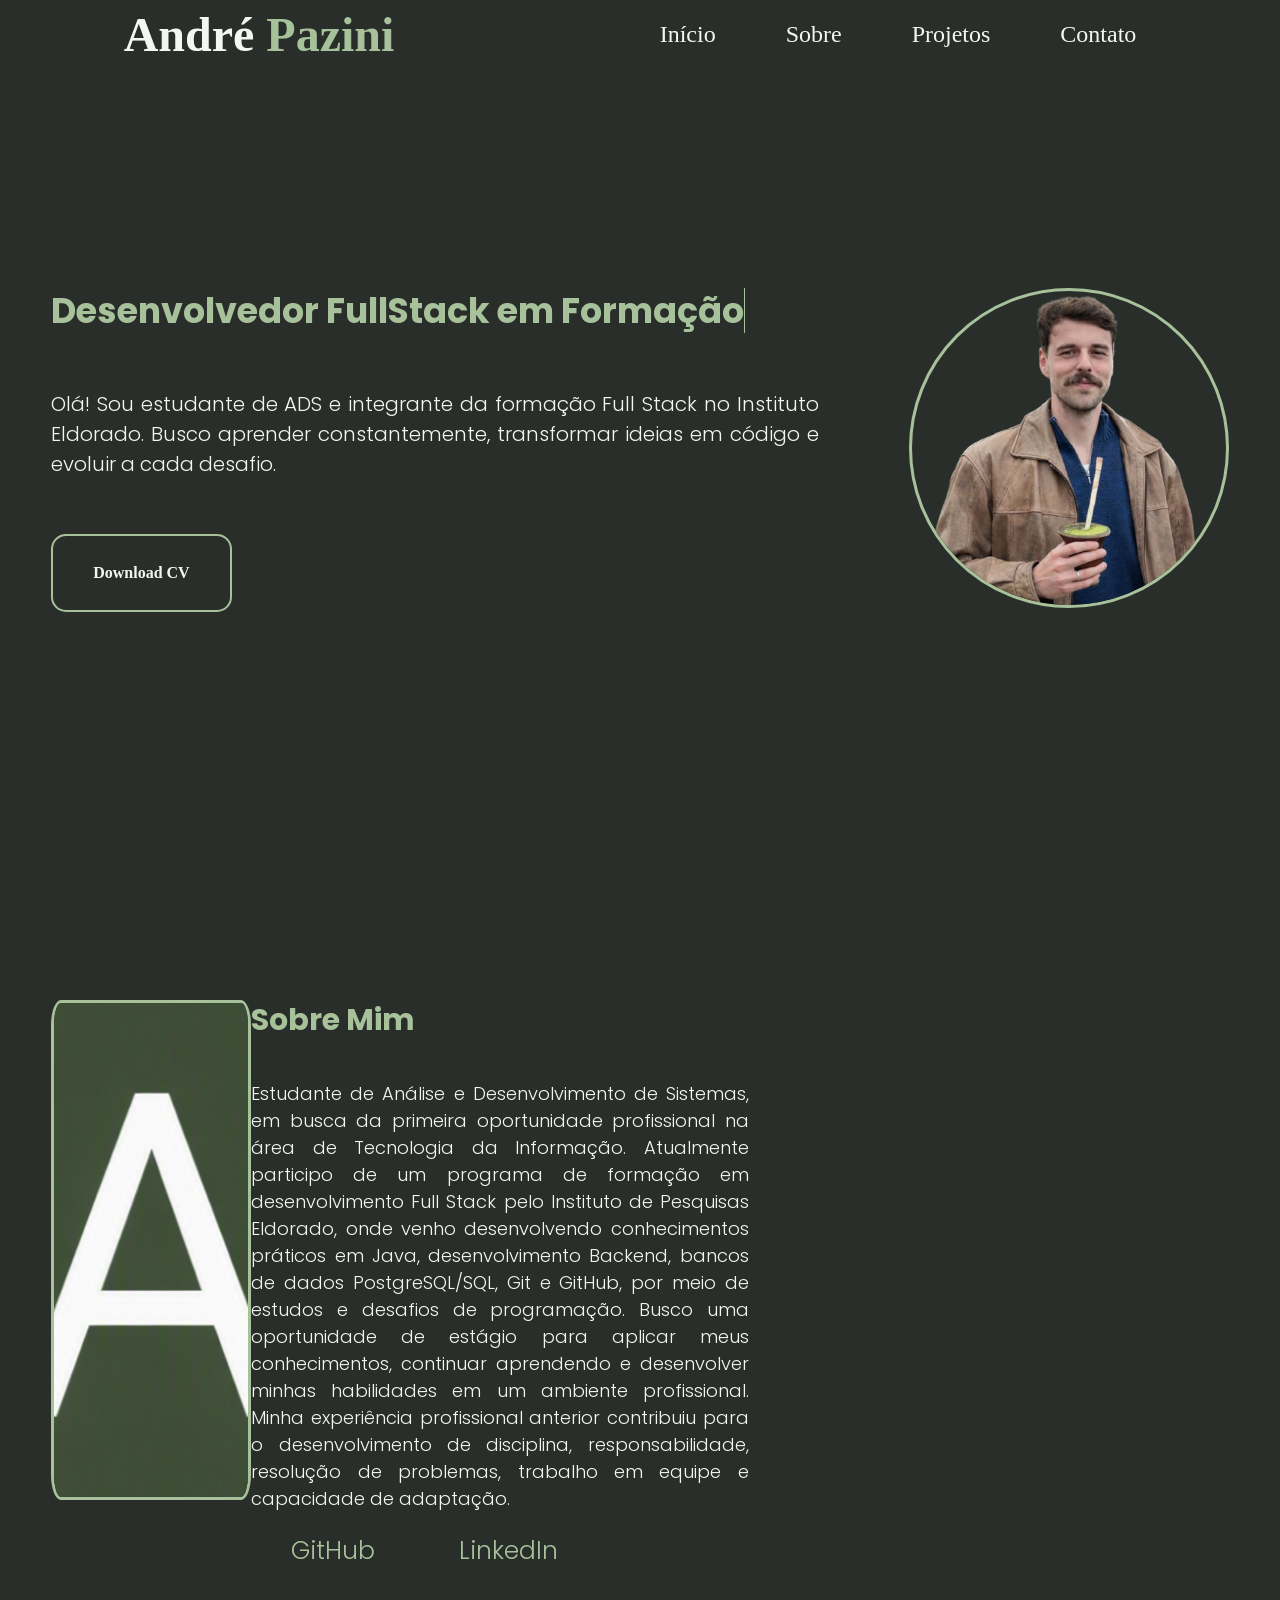
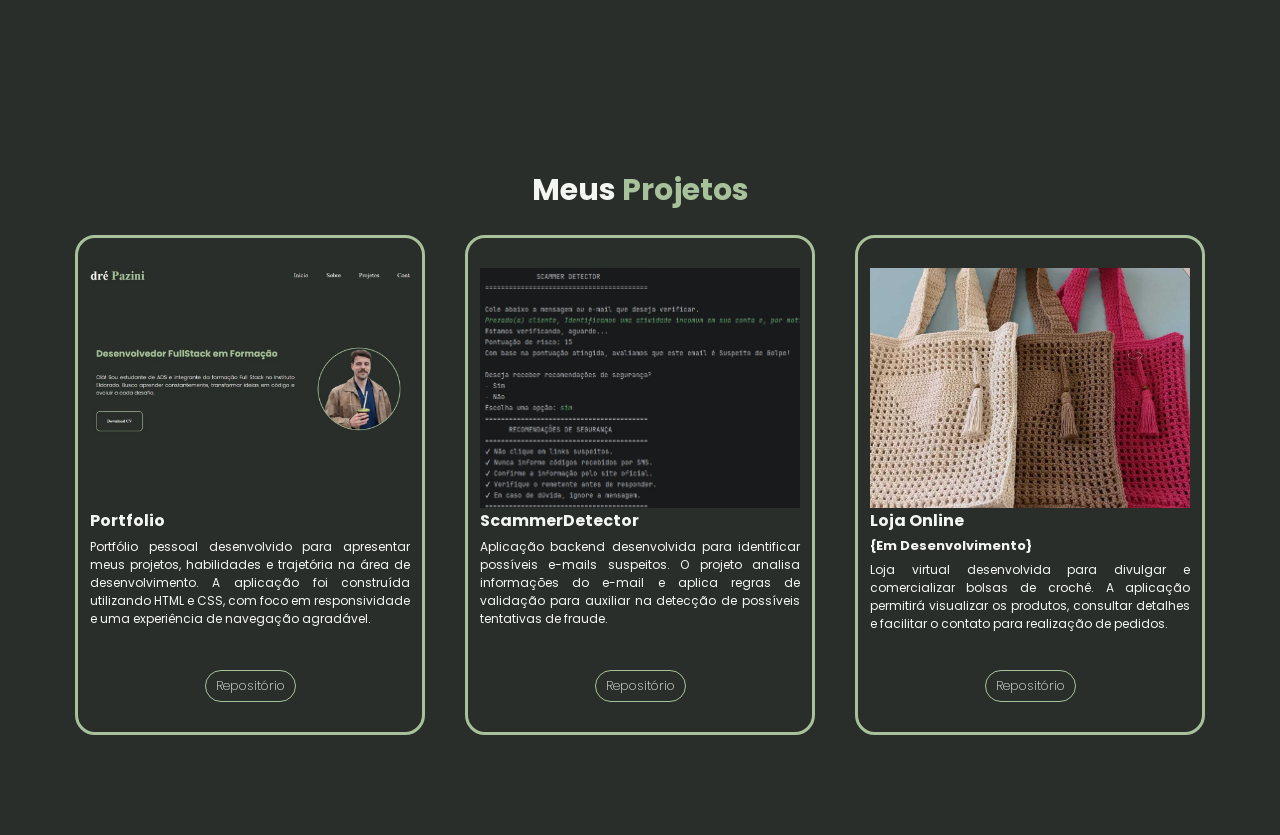
==== index.html @ 0aba8449 "feat: adicionado seção Sobre/Projetos" ====
<!DOCTYPE html>
<html lang="pt-br">

<head>
    <meta charset="UTF-8">
    <meta name="viewport" content="width=device-width, initial-scale=1.0">
    <title>André Pazini</title>
    <link rel="stylesheet" href="style.css">
</head>
<link rel="icon" type="image/png" href="images/logo.png">

<body id="inicio">
    <header>
        <h1>André <span>Pazini</span></h1>
        <nav>
            <ul class="menu-navegacao">
                <li><a href="#inicio">Início</a> </li>
                <li><a href="#sobre">Sobre</a> </li>
                <li><a href="#projetos">Projetos</a> </li>
                <li><a href="#contato">Contato</a> </li>
            </ul>
        </nav>
    </header>

    <main>
        <section class="topo-do-site">
            <div class="interface">
                <div class="flex">
                    <div class="txt-topo-site">
                        <div class="typewritter">
                            <div>
                                <h1> Desenvolvedor FullStack em Formação</h1>
                            </div>
                        </div>
                        <p>Olá! Sou estudante de ADS e integrante da formação Full Stack no Instituto Eldorado.
                            Busco aprender constantemente, transformar ideias em código e evoluir a cada desafio.
                        </p>

                        <a href="Apoio/Curriculo-AndrePazini.pdf" target="_blank" rel="noopener noreferrer">Download
                            CV</a>

                    </div>

                    <div class="img-topo-site">
                        <img src="images/imgMe.png" alt="Imagem do autor do portfólio">
                    </div>
                </div>
            </div>
        </section>

        <section id="sobre" class="sobre-mim">
            <div class="interface">
                <div class="flex">
                    <div class="img-sobre-mim">
                        <img src="images/logo.png" alt="Imagem do autor do portfólio">
                    </div>
                    <div class="txt-sobre-mim">
                        <h2>Sobre Mim</h2>
                        <p>Estudante de Análise e Desenvolvimento de Sistemas, em busca da primeira oportunidade
                            profissional na área de Tecnologia da Informação. Atualmente participo de um programa de
                            formação em desenvolvimento Full Stack pelo Instituto de Pesquisas Eldorado, onde venho
                            desenvolvendo conhecimentos práticos em Java, desenvolvimento Backend, bancos de dados
                            PostgreSQL/SQL, Git e GitHub, por meio de estudos e desafios de programação.
                            Busco uma oportunidade de estágio para aplicar meus conhecimentos, continuar aprendendo e
                            desenvolver minhas habilidades em um ambiente profissional. Minha experiência profissional
                            anterior contribuiu para o desenvolvimento de disciplina, responsabilidade, resolução de
                            problemas, trabalho em equipe e capacidade de adaptação.</p>
                        <div>
                            <a href="#"> GitHub</a>
                            <a href="#"> LinkedIn</a>
                        </div>
                    </div>
                </div>

            </div>
        </section>

        <section id="projetos" class="projetos">
            <div class="interface">
                <h2>Meus <span>Projetos</span></h2>
                <div class="flex">
                    <div class="projetos-box">
                        <img src="images/projetoPortfolio.png" alt="Imagem do Projeto">
                        <h3>Portfolio</h3>
                        <p>Portfólio pessoal desenvolvido para apresentar meus projetos, habilidades e trajetória na
                            área de desenvolvimento. A aplicação foi construída utilizando HTML e CSS, com foco em
                            responsividade e uma experiência de navegação agradável.</p>
                        <a href="https://github.com/PaziniHoch/Portfolio" target="_blank" rel="noopener noreferrer">
                            Repositório</a>
                    </div>
                    <div class="projetos-box">
                        <img src="images/projetoScammerDetector.png" alt="Imagem do Projeto">
                        <h3>ScammerDetector</h3>
                        <p>Aplicação backend desenvolvida para identificar possíveis e-mails suspeitos. O projeto
                            analisa informações do e-mail e aplica regras de validação para auxiliar na detecção de
                            possíveis tentativas de fraude.</p>
                        <a href="https://github.com/PaziniHoch/Challenge-java" target="_blank"
                            rel="noopener noreferrer"> Repositório</a>
                    </div>
                    <div class="projetos-box">
                        <img src="images/projetoLojaOnline.png" alt="Imagem do Projeto">
                        <h3>Loja Online
                            <span>{Em Desenvolvimento}</span>
                        </h3>
                        <p>Loja virtual desenvolvida para divulgar e comercializar bolsas de
                            crochê. A aplicação permitirá visualizar os produtos, consultar detalhes e facilitar o
                            contato para realização de pedidos.</p>
                        <a href="https://github.com/PaziniHoch" target="_blank" rel="noopener noreferrer">
                            Repositório</a>
                    </div>
                </div>
            </div>
        </section>
    </main>

    <script src="script.js"></script>
</body>

</html>
---- style.css ----
@import url('https://fonts.googleapis.com/css2?family=Poppins:wght@300;400;500;700&display=swap');

:root {
    --cor-fundo: #2A2E2B;
    --cor-destaque: #A7C29A;
    --cor-texto: #F4F6F2;
}

html {
    background-color: var(--cor-fundo);
    scroll-behavior: smooth;
}

* {
    padding: 0;
    margin: 0;
    box-sizing: border-box;
    list-style: none;
    text-decoration: none;
}

body {
    background-color: var(--cor-fundo);
    max-width: 1280px;
    margin: 0 auto;

}

.flex {
    display: flex;
}

/* -------HEADER--------- */
header {
    background-color: var(--cor-fundo);
    padding: 1px;
    display: flex;
    align-items: center;
    justify-content: space-around;

    position: fixed;
    top: 0;
    left: 0;
    width: 100%;
    z-index: 1000;

}

header a {
    display: inline-block;
    transition: transform 0.2s, color 0.2s;

}

header .menu-navegacao li a:hover {
    transform: scale(1.1);
    color: var(--cor-destaque);
}

header h1 {
    color: var(--cor-texto);
    font-size: 3rem;
}

header span {
    color: var(--cor-destaque);
}



/* --------NAVEGAÇÃO-------- */


header .menu-navegacao {
    display: flex;
    gap: 30px;
    align-items: center;


}

header .menu-navegacao li a {
    padding: 20px;
    color: var(--cor-texto);
    font-size: 1.5rem;
}

/*-----ESTILO DO TOPO DO SITE-------*/
section.topo-do-site {
    min-height: 100vh;
    display: flex;
    align-items: center;
    padding: 40px 4%;
}

.topo-do-site .txt-topo-site {
    display: grid;
    gap: 30px;
}

section.topo-do-site .flex {
    justify-content: center;
    gap: 90px;

}

.topo-do-site .txt-topo-site h1 {
    color: var(--cor-destaque);
    font-family: 'Poppins';
    font-size: 35px;
    line-height: 45px;
}

.topo-do-site .txt-topo-site p {
    color: var(--cor-texto);
    font-family: 'Poppins';
    font-size: 20px;
    font-weight: 300;
    text-align: justify;

}

.topo-do-site .txt-topo-site a {
    justify-self: start;
    display: flex;
    align-items: center;
    font-weight: 600;
    color: var(--cor-texto);
    padding: 15px 40px;
    border-radius: 15px;
    border: 2px solid var(--cor-destaque);
    transition: transform 0.2s, color 0.2s;
}

.topo-do-site .txt-topo-site a:hover {
    transform: scale(1.05);
    color: var(--cor-destaque);

}

.topo-do-site .img-topo-site img {

    width: 320px;
    height: 320px;
    object-fit: cover;
    border-radius: 50%;
    border: 3px solid var(--cor-destaque);
}

/*EFEITO TYPEWRITTER*/
.topo-do-site .typewritter {
    display: flex;
}

.topo-do-site .typewritter h1 {
    overflow: hidden;
    white-space: nowrap;
    border-right: 1px solid;
    animation: typing 3s steps(30) forwards, blink 1s step-end infinite;
}

@keyframes typing {
    from {
        width: 0;
    }

    to {
        width: 100%;
    }
}

@keyframes blink {
    50% {
        border-color: transparent;
    }
}



/*-----ESTILO SOBRE MIM-------*/

.sobre-mim .interface {
    padding: 100px 4%;
    width: 800px;
    display: flex;
}

.interface .img-sobre-mim img {
    width: 200px;
    height: 500px;
    object-fit: cover;
    border-radius: 5%;
    border: 3px solid var(--cor-destaque);

}

.interface .txt-sobre-mim {
    display: flex;
    flex-direction: column;
    gap: 20px;
}

.interface .txt-sobre-mim h2 {
    color: var(--cor-destaque);
    font-family: 'Poppins';
    font-size: 30px;
    line-height: 40px;
    margin-bottom: 20px;

}

.interface .txt-sobre-mim p {
    color: var(--cor-texto);
    font-family: 'Poppins';
    font-size: 18px;
    font-weight: 300;
    text-align: justify;
}

.interface .txt-sobre-mim a {
    color: var(--cor-destaque);
    font-family: 'Poppins';
    font-size: 25px;
    font-weight: 300;
    padding: 40px;
}


/*-----ESTILO MEUS PROJETOS-------*/
section.projetos {
    padding: 100px 4%;
}

section.projetos .flex {
    gap: 40px;
    justify-content: center;
}


.projetos h2 {
    color: var(--cor-texto);
    font-family: 'Poppins';
    font-size: 30px;
    line-height: 40px;
    text-align: center;

}

.projetos h2 span {
    color: var(--cor-destaque);
    font-family: 'Poppins';
    font-size: 30px;
    line-height: 40px;

}

.projetos .projetos-box {
    background-color: var(--cor-fundo);
    padding: 30px 1%;
    border: 3px solid var(--cor-destaque);
    border-radius: 20px;
    margin-top: 25px;
    transition: transform 0.2s, color 0.2s;

    display: flex;
    flex-direction: column;
    width: 350px;
    min-height: 500px;
}

.projetos .projetos-box:hover {
    transform: scale(1.05);


}

.projetos-box img {
    width: 100%;
    aspect-ratio: 4 / 3;
    object-fit: cover;

}

.projetos-box h3 {
    font-size: 16px;
    font-family: 'Poppins';
    color: var(--cor-texto);
}

.projetos-box h3 span {
    display: block;
    font-size: 13px;
    font-family: 'Poppins';
    color: var(--cor-texto);
    margin-top: 3px;
}

.projetos-box p {
    font-size: 12px;
    font-family: 'Poppins';
    color: var(--cor-texto);
    text-align: justify;
    margin-top: 5px;
    min-height: 50px;
}

.projetos-box a {
    color: var(--cor-texto);
    font-size: 13px;
    font-family: 'Poppins';

    display: flex;
    align-items: center;
    justify-content: center;

    border-radius: 20px;
    border: 1px solid var(--cor-destaque);
    font-weight: 200;
    padding: 5px 10px;

    margin-top: auto;
    align-self: center
}
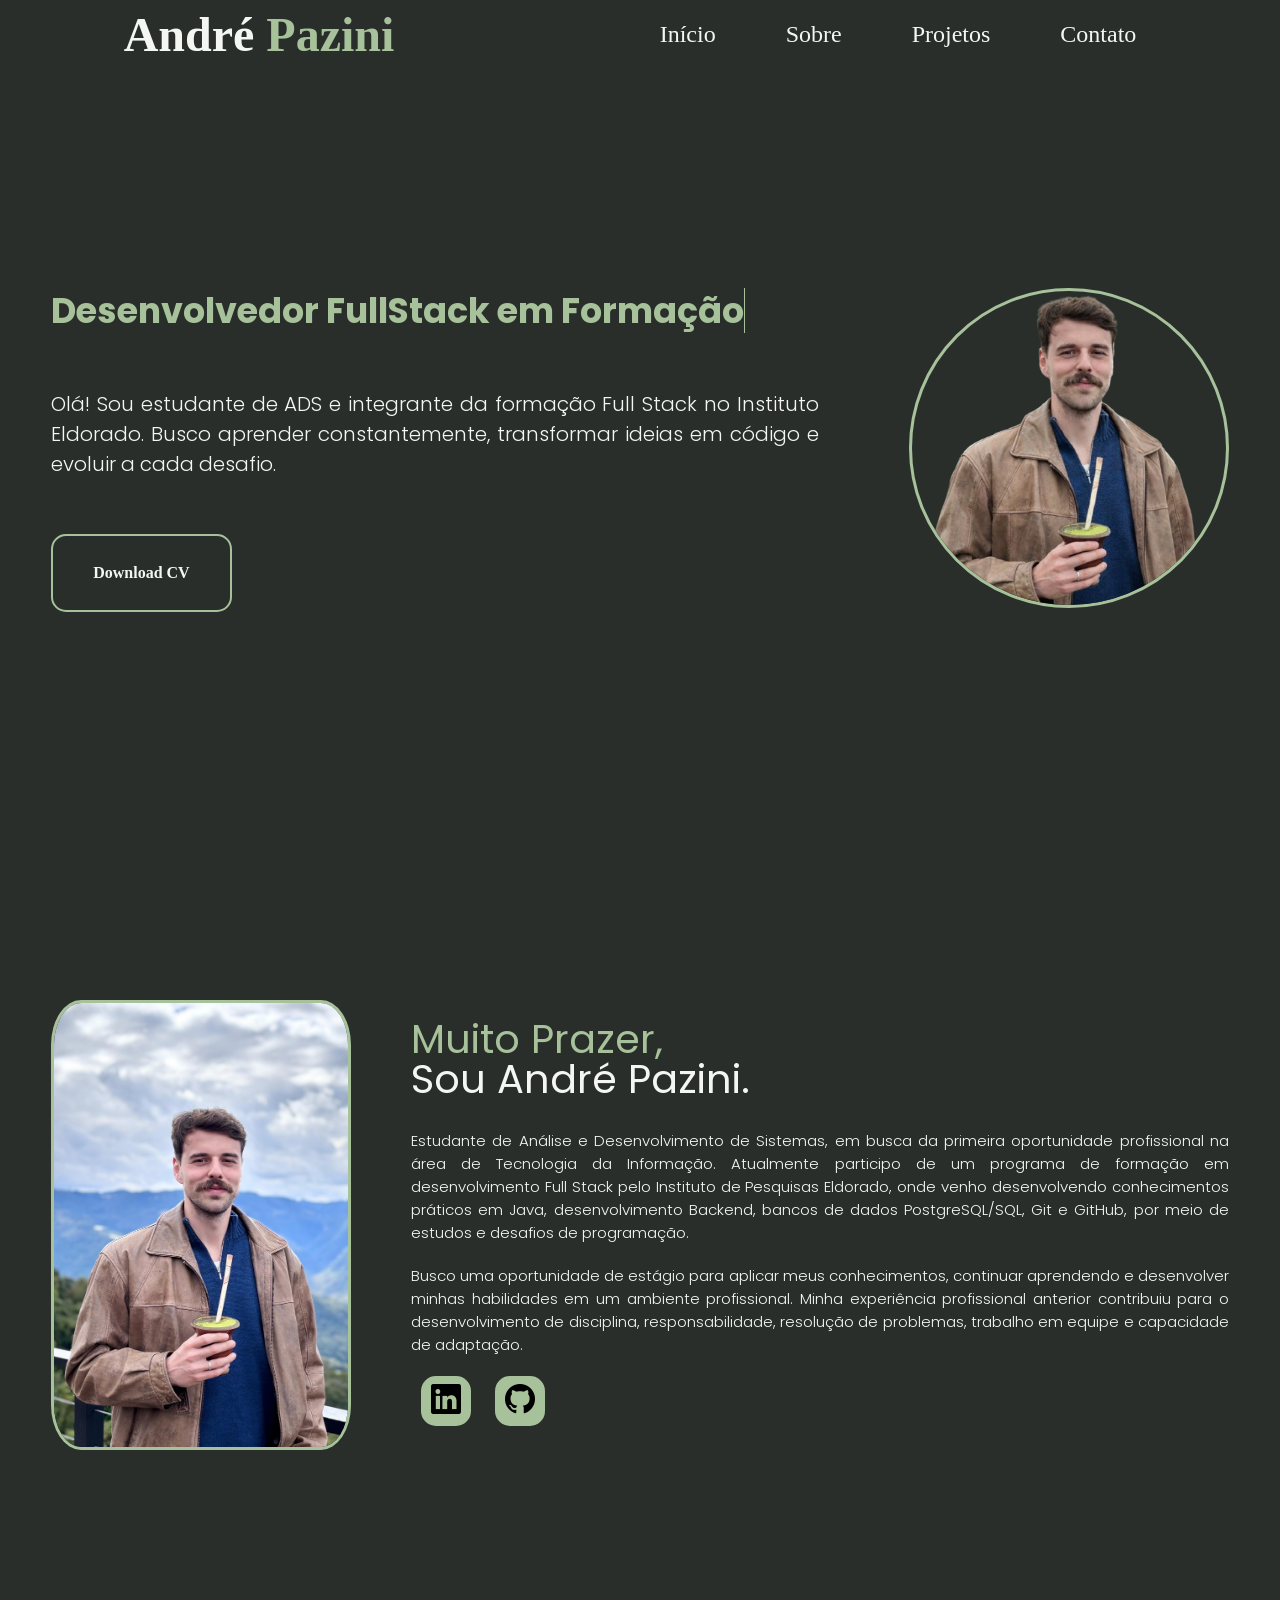
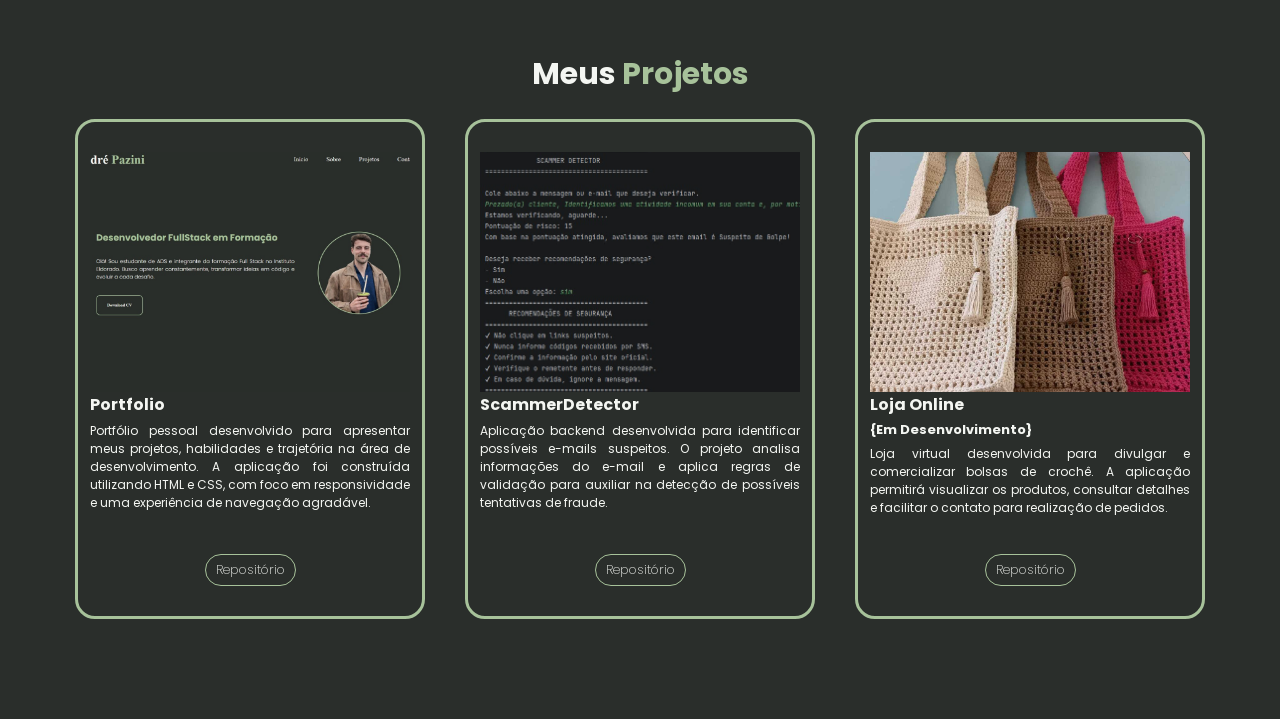
==== commit 17231c3f: "style: Seção Sobre" ====
--- a/index.html
+++ b/index.html
@@ -4,6 +4,9 @@
 <head>
     <meta charset="UTF-8">
     <meta name="viewport" content="width=device-width, initial-scale=1.0">
+    <!-- link bootstrap-->
+    <link rel="stylesheet" href="https://cdn.jsdelivr.net/npm/bootstrap-icons@1.13.1/font/bootstrap-icons.min.css">
+    <!--fim link bootstrap-->
     <title>André Pazini</title>
     <link rel="stylesheet" href="style.css">
 </head>
@@ -52,22 +55,26 @@
             <div class="interface">
                 <div class="flex">
                     <div class="img-sobre-mim">
-                        <img src="images/logo.png" alt="Imagem do autor do portfólio">
+                        <img src="images/imgMe2.png" alt="Imagem do autor do portfólio">
                     </div>
                     <div class="txt-sobre-mim">
-                        <h2>Sobre Mim</h2>
+                        <h2>Muito Prazer, <span>Sou André Pazini.</span></h2>
                         <p>Estudante de Análise e Desenvolvimento de Sistemas, em busca da primeira oportunidade
                             profissional na área de Tecnologia da Informação. Atualmente participo de um programa de
                             formação em desenvolvimento Full Stack pelo Instituto de Pesquisas Eldorado, onde venho
                             desenvolvendo conhecimentos práticos em Java, desenvolvimento Backend, bancos de dados
                             PostgreSQL/SQL, Git e GitHub, por meio de estudos e desafios de programação.
-                            Busco uma oportunidade de estágio para aplicar meus conhecimentos, continuar aprendendo e
+                        </p>
+                        <p>Busco uma oportunidade de estágio para aplicar meus conhecimentos, continuar aprendendo e
                             desenvolver minhas habilidades em um ambiente profissional. Minha experiência profissional
                             anterior contribuiu para o desenvolvimento de disciplina, responsabilidade, resolução de
-                            problemas, trabalho em equipe e capacidade de adaptação.</p>
-                        <div>
-                            <a href="#"> GitHub</a>
-                            <a href="#"> LinkedIn</a>
+                            problemas, trabalho em equipe e capacidade de adaptação.
+                        </p>
+                        <div class="botao-social">
+                            <a href="https://www.linkedin.com/in/andr%C3%A9-pazini-hoch-836231209/" target="_blank"
+                                rel="noopener noreferrer"><button><i class="bi bi-linkedin"></i></button></a>
+                            <a href="https://github.com/PaziniHoch" target="_blank" rel="noopener noreferrer"><button><i
+                                        class="bi bi-github"></i></button></a>
                         </div>
                     </div>
                 </div>
@@ -111,6 +118,7 @@
                 </div>
             </div>
         </section>
+
     </main>
 
     <script src="script.js"></script>
--- a/style.css
+++ b/style.css
@@ -178,53 +178,71 @@
 
 
 /*-----ESTILO SOBRE MIM-------*/
-
-.sobre-mim .interface {
+.sobre-mim {
     padding: 100px 4%;
-    width: 800px;
-    display: flex;
-}
-
-.interface .img-sobre-mim img {
-    width: 200px;
-    height: 500px;
+
+}
+
+.sobre-mim .flex {
+    align-items: center;
+    gap: 60px;
+
+}
+
+.sobre-mim .img-sobre-mim img {
+    width: 300px;
+    height: 450px;
     object-fit: cover;
-    border-radius: 5%;
+    border-radius: 10%;
     border: 3px solid var(--cor-destaque);
-
-}
-
-.interface .txt-sobre-mim {
+}
+
+.sobre-mim .txt-sobre-mim {
     display: flex;
     flex-direction: column;
-    gap: 20px;
-}
-
-.interface .txt-sobre-mim h2 {
-    color: var(--cor-destaque);
-    font-family: 'Poppins';
-    font-size: 30px;
+
+}
+
+.sobre-mim .txt-sobre-mim h2 {
+    margin-bottom: 20px;
+    color: var(--cor-destaque);
+    font-family: 'Poppins';
+    font-size: 40px;
     line-height: 40px;
-    margin-bottom: 20px;
-
-}
-
-.interface .txt-sobre-mim p {
-    color: var(--cor-texto);
-    font-family: 'Poppins';
-    font-size: 18px;
+    font-weight: 400;
+
+}
+
+.sobre-mim .txt-sobre-mim h2 span {
+    color: var(--cor-texto);
+    display: block;
+}
+
+.sobre-mim .txt-sobre-mim p {
+    margin: 10px 0;
+    color: var(--cor-texto);
+    font-family: 'Poppins';
+    font-size: 15px;
     font-weight: 300;
     text-align: justify;
 }
 
-.interface .txt-sobre-mim a {
-    color: var(--cor-destaque);
-    font-family: 'Poppins';
-    font-size: 25px;
-    font-weight: 300;
-    padding: 40px;
-}
-
+.sobre-mim .txt-sobre-mim .botao-social button {
+    width: 50px;
+    height: 50px;
+    border-radius: 30%;
+    border: 0;
+    background-color: var(--cor-destaque);
+    font-size: 30px;
+    cursor: pointer;
+    margin: 10px 10px;
+
+    transition: transform 0.2s, color 0.2s;
+}
+
+.sobre-mim .txt-sobre-mim .botao-social button:hover {
+    transform: scale(1.20);
+}
 
 /*-----ESTILO MEUS PROJETOS-------*/
 section.projetos {
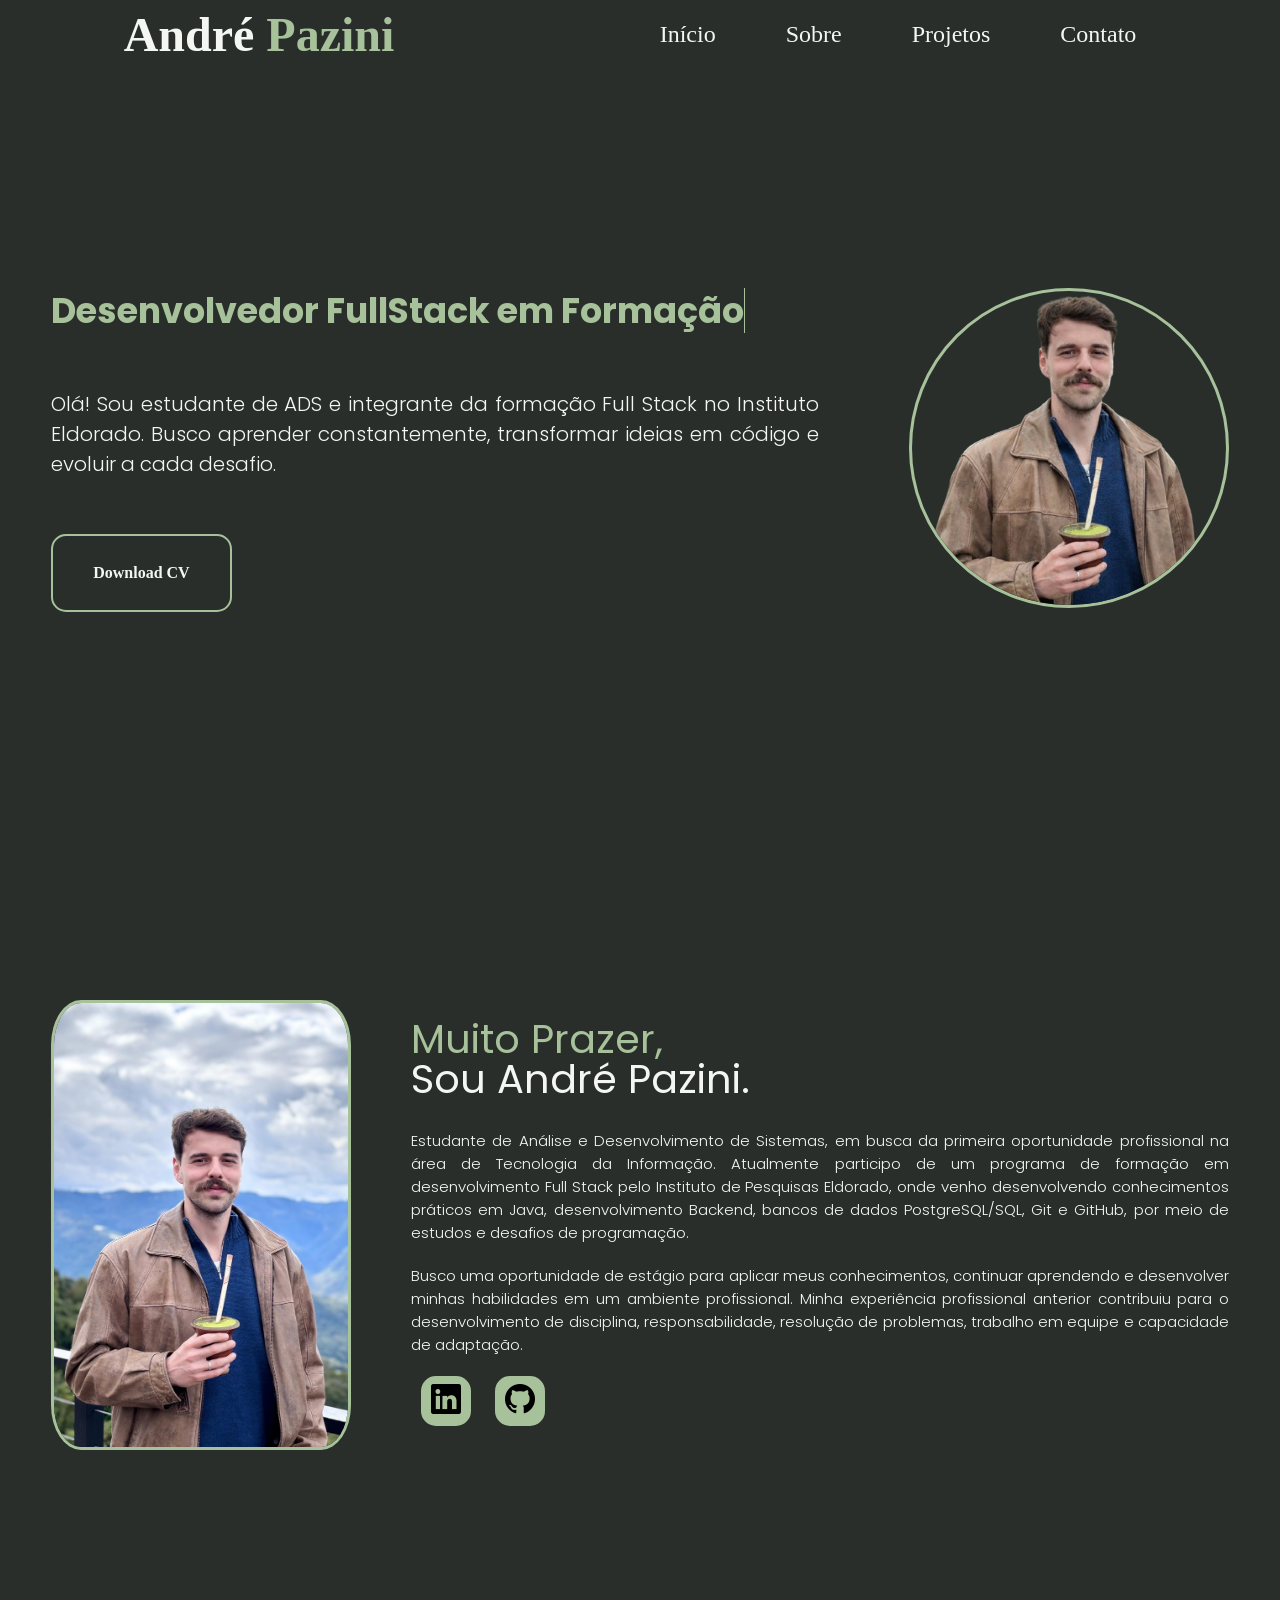
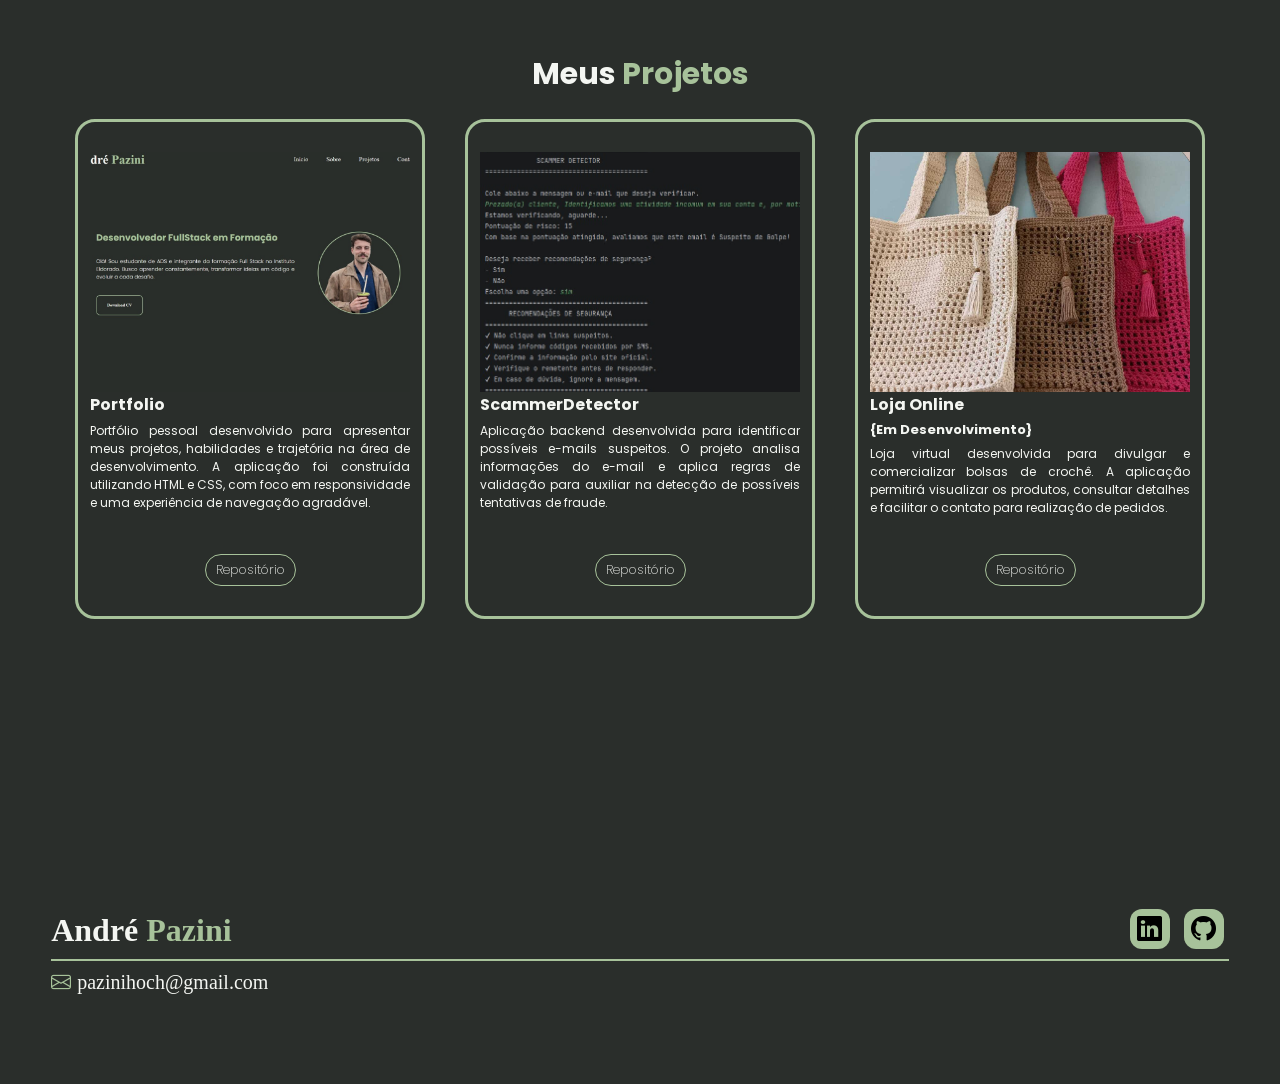
==== commit 2883f119: "feat: Criação e estilização do footer" ====
--- a/index.html
+++ b/index.html
@@ -49,7 +49,7 @@
                     </div>
                 </div>
             </div>
-        </section>
+        </section> <!--topo-do-site-->
 
         <section id="sobre" class="sobre-mim">
             <div class="interface">
@@ -80,7 +80,7 @@
                 </div>
 
             </div>
-        </section>
+        </section> <!--sobre-mim-->
 
         <section id="projetos" class="projetos">
             <div class="interface">
@@ -117,10 +117,33 @@
                     </div>
                 </div>
             </div>
-        </section>
+        </section> <!--projetos-->
 
     </main>
 
+    <footer id="contato">
+        <div class="interface">
+
+            <div class="linha-footer">
+                <div class="txt-footer">
+                    <h4>André <span>Pazini</span></h4>
+                </div>
+                <div class="botao-social">
+                    <a href="https://www.linkedin.com/in/andr%C3%A9-pazini-hoch-836231209/" target="_blank"
+                        rel="noopener noreferrer"><button><i class="bi bi-linkedin"></i></button></a>
+                    <a href="https://github.com/PaziniHoch" target="_blank" rel="noopener noreferrer"><button><i
+                                class="bi bi-github"></i></button></a>
+                </div>
+            </div>
+
+            <div class="linha-footer borda">
+                <p><i class="bi bi-envelope"></i>pazinihoch@gmail.com</p>
+
+            </div>
+
+
+        </div>
+    </footer>
     <script src="script.js"></script>
 </body>
 
--- a/style.css
+++ b/style.css
@@ -43,7 +43,6 @@
     left: 0;
     width: 100%;
     z-index: 1000;
-
 }
 
 header a {
@@ -69,14 +68,10 @@
 
 
 /* --------NAVEGAÇÃO-------- */
-
-
 header .menu-navegacao {
     display: flex;
     gap: 30px;
     align-items: center;
-
-
 }
 
 header .menu-navegacao li a {
@@ -180,7 +175,6 @@
 /*-----ESTILO SOBRE MIM-------*/
 .sobre-mim {
     padding: 100px 4%;
-
 }
 
 .sobre-mim .flex {
@@ -338,4 +332,63 @@
 
     margin-top: auto;
     align-self: center
+}
+
+/*-----ESTILO FOOTER-------*/
+footer {
+    padding: 80px 4%;
+    margin-top: 100px;
+}
+
+footer .linha-footer {
+    display: flex;
+    justify-content: space-between;
+    width: 100%;
+    align-items: flex-end;
+}
+
+footer .linha-footer h4 {
+    color: var(--cor-texto);
+    font-size: 2rem;
+}
+
+footer .linha-footer h4 span {
+    color: var(--cor-destaque);
+    font-size: 2rem;
+}
+
+footer .botao-social button {
+    width: 40px;
+    height: 40px;
+    border-radius: 30%;
+    border: 0;
+    background-color: var(--cor-destaque);
+    font-size: 25px;
+    cursor: pointer;
+    margin: 0px 5px;
+
+    transition: transform 0.2s, color 0.2s;
+}
+
+footer .botao-social button:hover {
+    transform: scale(1.1);
+}
+
+footer .linha-footer {
+    padding: 10px 0;
+}
+
+.borda {
+    border-top: 2px solid var(--cor-destaque);
+}
+
+footer .linha-footer p i {
+    color: var(--cor-destaque);
+    font-size: 20px;
+    padding-right: 6px;
+}
+
+footer .linha-footer p {
+    color: var(--cor-texto);
+    font-size: 20px;
 }
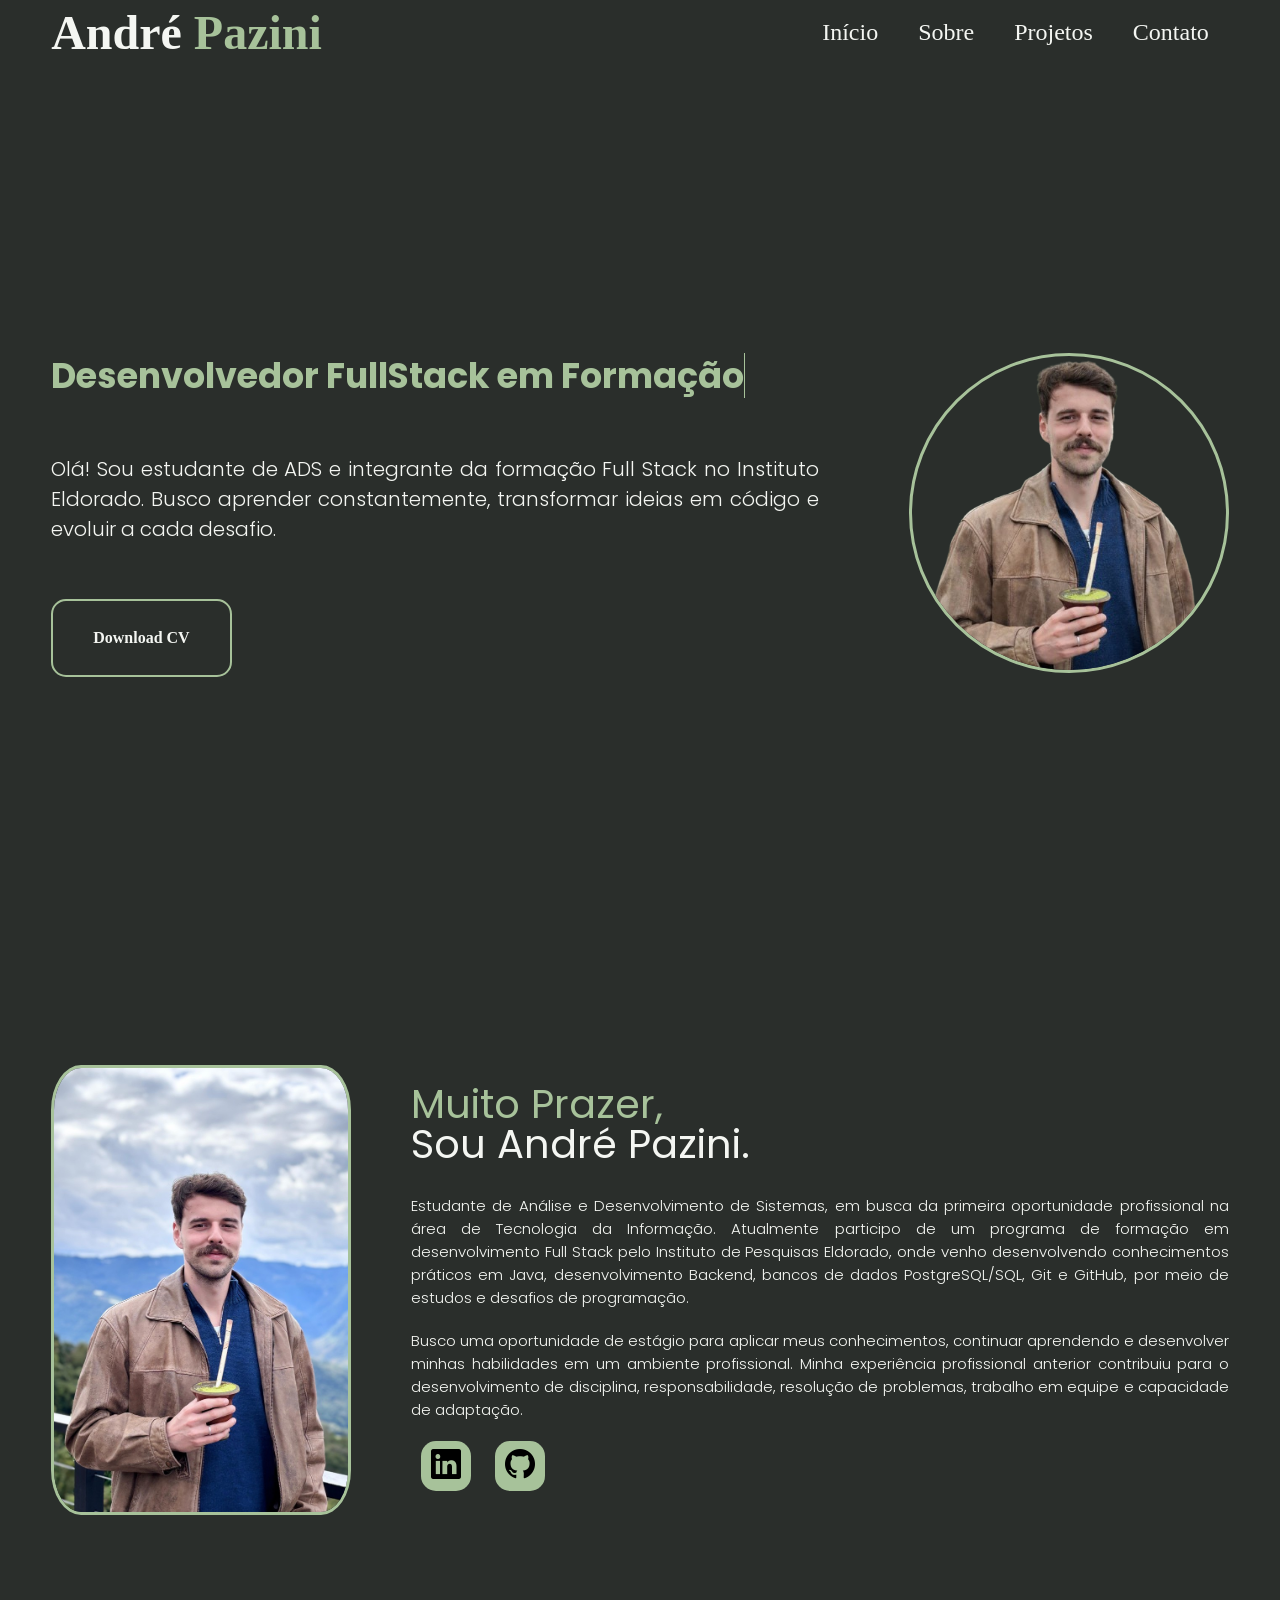
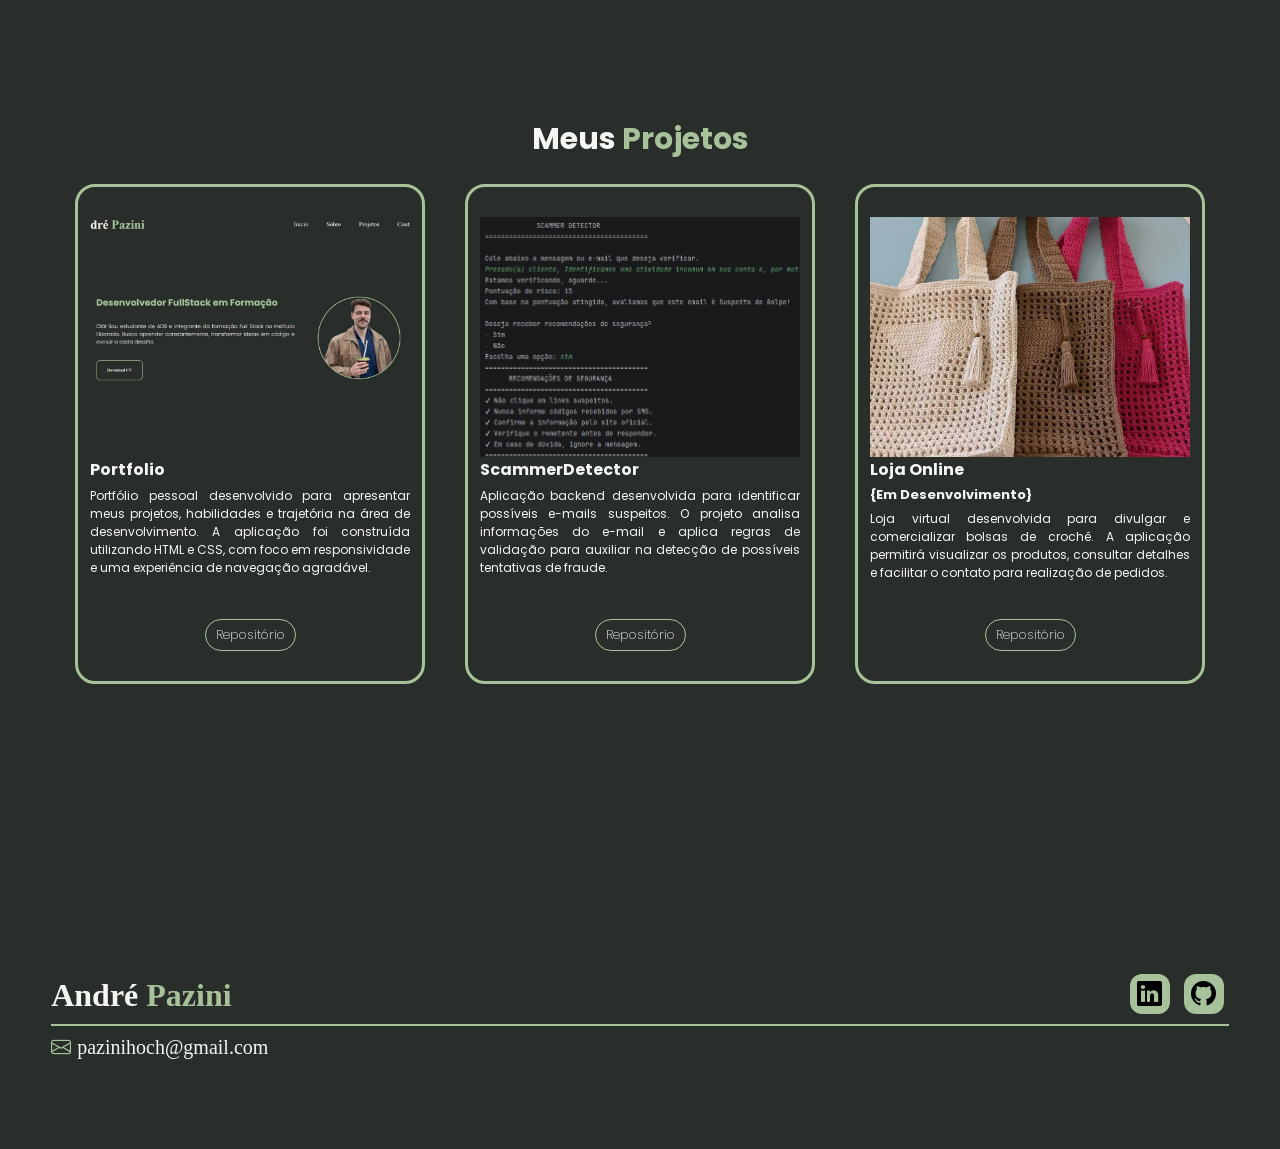
==== commit ccb6884c: "refactor: remove linhas de código não utilizadas" ====
--- a/index.html
+++ b/index.html
@@ -14,15 +14,17 @@
 
 <body id="inicio">
     <header>
-        <h1>André <span>Pazini</span></h1>
-        <nav>
-            <ul class="menu-navegacao">
-                <li><a href="#inicio">Início</a> </li>
-                <li><a href="#sobre">Sobre</a> </li>
-                <li><a href="#projetos">Projetos</a> </li>
-                <li><a href="#contato">Contato</a> </li>
-            </ul>
-        </nav>
+        <div class="interface">
+            <h1>André <span>Pazini</span></h1>
+            <nav>
+                <ul class="menu-navegacao">
+                    <li><a href="#inicio">Início</a> </li>
+                    <li><a href="#sobre">Sobre</a> </li>
+                    <li><a href="#projetos">Projetos</a> </li>
+                    <li><a href="#contato">Contato</a> </li>
+                </ul>
+            </nav>
+        </div>
     </header>
 
     <main>
@@ -71,7 +73,7 @@
                             problemas, trabalho em equipe e capacidade de adaptação.
                         </p>
                         <div class="botao-social">
-                            <a href="https://www.linkedin.com/in/andr%C3%A9-pazini-hoch-836231209/" target="_blank"
+                            <a href="https://www.linkedin.com/pazinihoch" target="_blank"
                                 rel="noopener noreferrer"><button><i class="bi bi-linkedin"></i></button></a>
                             <a href="https://github.com/PaziniHoch" target="_blank" rel="noopener noreferrer"><button><i
                                         class="bi bi-github"></i></button></a>
@@ -118,12 +120,10 @@
                 </div>
             </div>
         </section> <!--projetos-->
-
     </main>
 
     <footer id="contato">
         <div class="interface">
-
             <div class="linha-footer">
                 <div class="txt-footer">
                     <h4>André <span>Pazini</span></h4>
@@ -135,15 +135,12 @@
                                 class="bi bi-github"></i></button></a>
                 </div>
             </div>
-
             <div class="linha-footer borda">
                 <p><i class="bi bi-envelope"></i>pazinihoch@gmail.com</p>
-
             </div>
-
-
         </div>
     </footer>
+
     <script src="script.js"></script>
 </body>
 
--- a/style.css
+++ b/style.css
@@ -26,29 +26,35 @@
 
 }
 
+.interface {
+    max-width: 1280px;
+    margin: 0 auto;
+}
+
 .flex {
     display: flex;
 }
 
 /* -------HEADER--------- */
 header {
+    padding: 5px 4%;
     background-color: var(--cor-fundo);
-    padding: 1px;
-    display: flex;
-    align-items: center;
-    justify-content: space-around;
-
-    position: fixed;
+
+    position: sticky;
     top: 0;
     left: 0;
     width: 100%;
     z-index: 1000;
 }
 
+header>.interface {
+    display: flex;
+    align-items: center;
+    justify-content: space-between;
+}
+
 header a {
-    display: inline-block;
-    transition: transform 0.2s, color 0.2s;
-
+    transition: transform 0.2s, color 0.2s;
 }
 
 header .menu-navegacao li a:hover {
@@ -70,8 +76,6 @@
 /* --------NAVEGAÇÃO-------- */
 header .menu-navegacao {
     display: flex;
-    gap: 30px;
-    align-items: center;
 }
 
 header .menu-navegacao li a {
@@ -366,7 +370,6 @@
     font-size: 25px;
     cursor: pointer;
     margin: 0px 5px;
-
     transition: transform 0.2s, color 0.2s;
 }
 
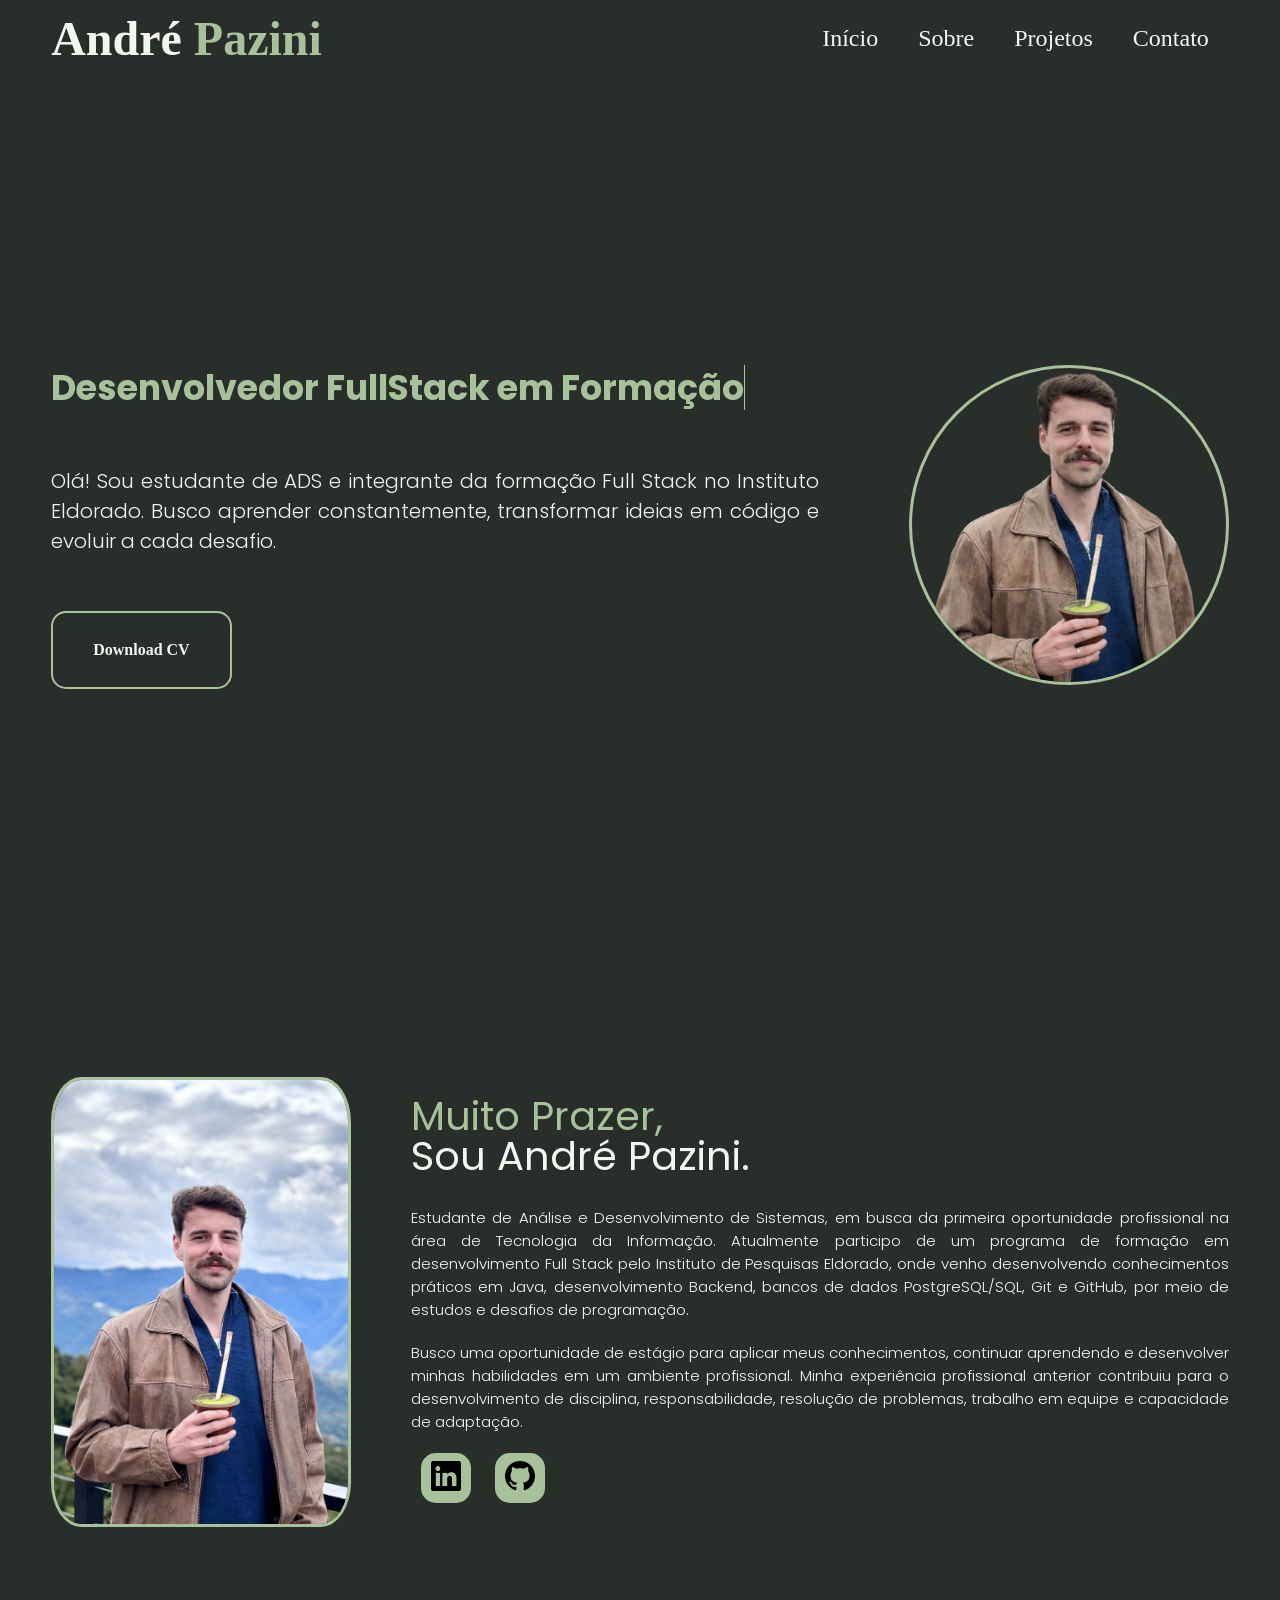
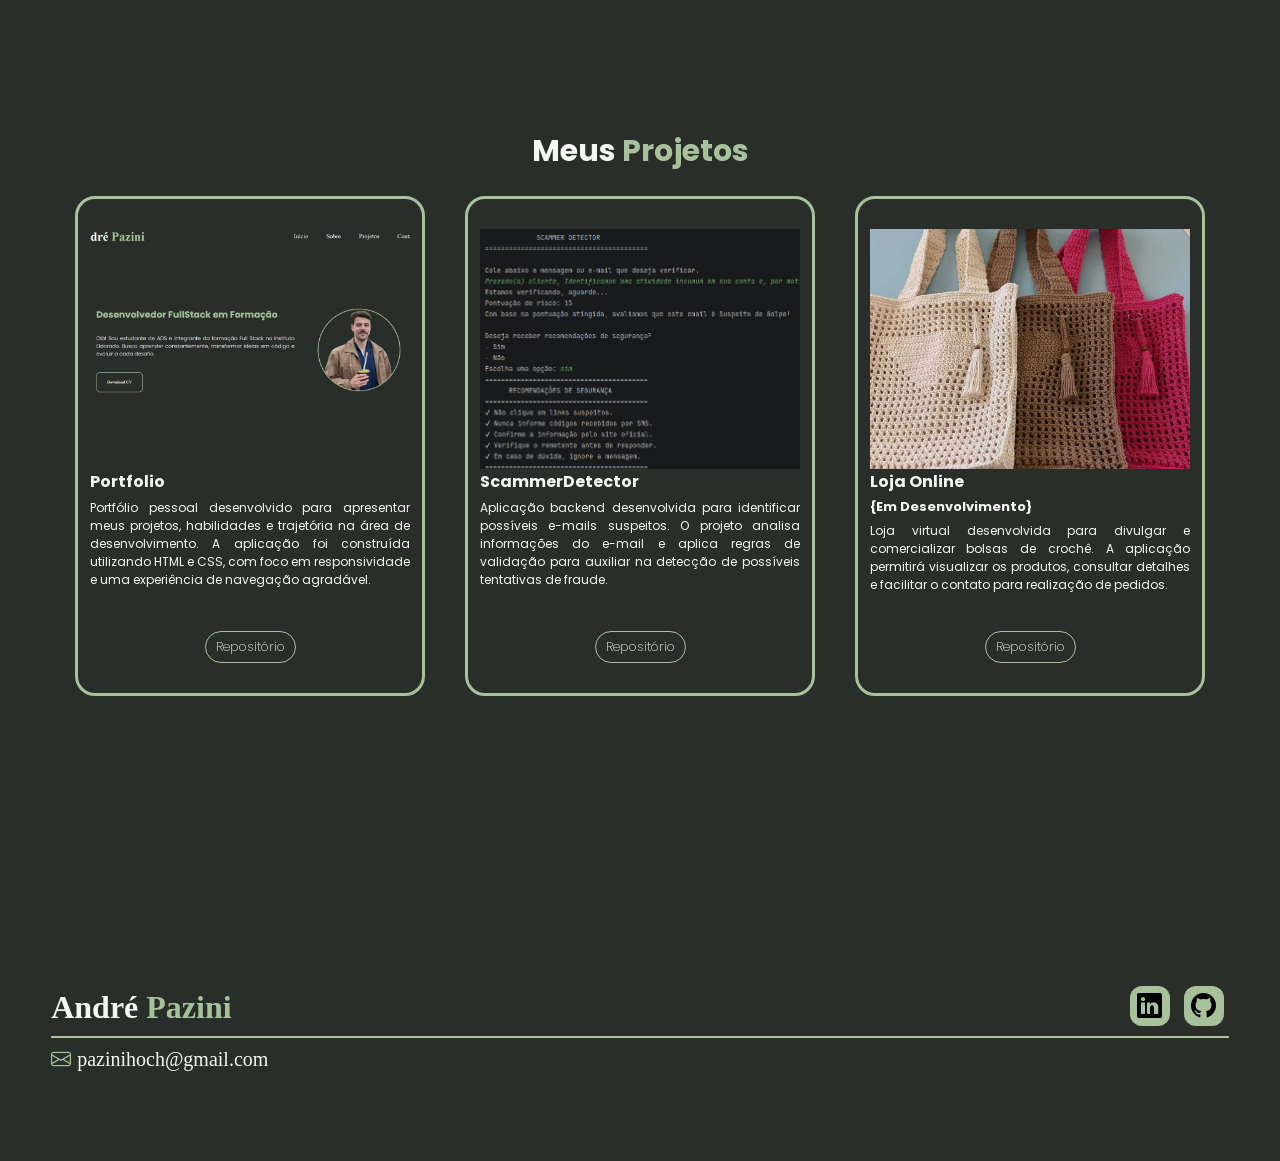
==== commit c2ee237f: "style: organização do css" ====
--- a/index.html
+++ b/index.html
@@ -9,8 +9,8 @@
     <!--fim link bootstrap-->
     <title>André Pazini</title>
     <link rel="stylesheet" href="style.css">
+    <link rel="icon" type="image/png" href="images/logo.png">
 </head>
-<link rel="icon" type="image/png" href="images/logo.png">
 
 <body id="inicio">
     <header>
@@ -43,9 +43,7 @@
 
                         <a href="Apoio/Curriculo-AndrePazini.pdf" target="_blank" rel="noopener noreferrer">Download
                             CV</a>
-
                     </div>
-
                     <div class="img-topo-site">
                         <img src="images/imgMe.png" alt="Imagem do autor do portfólio">
                     </div>
@@ -73,7 +71,7 @@
                             problemas, trabalho em equipe e capacidade de adaptação.
                         </p>
                         <div class="botao-social">
-                            <a href="https://www.linkedin.com/pazinihoch" target="_blank"
+                            <a href="https://www.linkedin.com/in/pazinihoch/" target="_blank"
                                 rel="noopener noreferrer"><button><i class="bi bi-linkedin"></i></button></a>
                             <a href="https://github.com/PaziniHoch" target="_blank" rel="noopener noreferrer"><button><i
                                         class="bi bi-github"></i></button></a>
@@ -129,7 +127,7 @@
                     <h4>André <span>Pazini</span></h4>
                 </div>
                 <div class="botao-social">
-                    <a href="https://www.linkedin.com/in/andr%C3%A9-pazini-hoch-836231209/" target="_blank"
+                    <a href="https://www.linkedin.com/in/pazinihoch/" target="_blank"
                         rel="noopener noreferrer"><button><i class="bi bi-linkedin"></i></button></a>
                     <a href="https://github.com/PaziniHoch" target="_blank" rel="noopener noreferrer"><button><i
                                 class="bi bi-github"></i></button></a>
--- a/style.css
+++ b/style.css
@@ -12,8 +12,8 @@
 }
 
 * {
+    margin: 0;
     padding: 0;
-    margin: 0;
     box-sizing: border-box;
     list-style: none;
     text-decoration: none;
@@ -21,9 +21,6 @@
 
 body {
     background-color: var(--cor-fundo);
-    max-width: 1280px;
-    margin: 0 auto;
-
 }
 
 .interface {
@@ -37,14 +34,15 @@
 
 /* -------HEADER--------- */
 header {
-    padding: 5px 4%;
-    background-color: var(--cor-fundo);
-
     position: sticky;
     top: 0;
     left: 0;
+    z-index: 1000;
+
     width: 100%;
-    z-index: 1000;
+    padding: 5px 4%;
+
+    background-color: var(--cor-fundo);
 }
 
 header>.interface {
@@ -54,6 +52,8 @@
 }
 
 header a {
+    display: inline-block;
+
     transition: transform 0.2s, color 0.2s;
 }
 
@@ -63,8 +63,8 @@
 }
 
 header h1 {
-    color: var(--cor-texto);
     font-size: 3rem;
+    color: var(--cor-texto);
 }
 
 header span {
@@ -80,15 +80,17 @@
 
 header .menu-navegacao li a {
     padding: 20px;
-    color: var(--cor-texto);
+
     font-size: 1.5rem;
+    color: var(--cor-texto);
 }
 
 /*-----ESTILO DO TOPO DO SITE-------*/
 section.topo-do-site {
+    display: flex;
+    align-items: center;
+
     min-height: 100vh;
-    display: flex;
-    align-items: center;
     padding: 40px 4%;
 }
 
@@ -104,30 +106,32 @@
 }
 
 .topo-do-site .txt-topo-site h1 {
-    color: var(--cor-destaque);
     font-family: 'Poppins';
     font-size: 35px;
     line-height: 45px;
+    color: var(--cor-destaque);
 }
 
 .topo-do-site .txt-topo-site p {
-    color: var(--cor-texto);
     font-family: 'Poppins';
     font-size: 20px;
     font-weight: 300;
     text-align: justify;
-
+    color: var(--cor-texto);
 }
 
 .topo-do-site .txt-topo-site a {
+    display: flex;
+    align-items: center;
     justify-self: start;
-    display: flex;
-    align-items: center;
+
+    padding: 15px 40px;
+    border: 2px solid var(--cor-destaque);
+    border-radius: 15px;
+
     font-weight: 600;
     color: var(--cor-texto);
-    padding: 15px 40px;
-    border-radius: 15px;
-    border: 2px solid var(--cor-destaque);
+
     transition: transform 0.2s, color 0.2s;
 }
 
@@ -138,12 +142,12 @@
 }
 
 .topo-do-site .img-topo-site img {
-
     width: 320px;
     height: 320px;
+    border: 3px solid var(--cor-destaque);
+    border-radius: 50%;
+
     object-fit: cover;
-    border-radius: 50%;
-    border: 3px solid var(--cor-destaque);
 }
 
 /*EFEITO TYPEWRITTER*/
@@ -155,6 +159,7 @@
     overflow: hidden;
     white-space: nowrap;
     border-right: 1px solid;
+
     animation: typing 3s steps(30) forwards, blink 1s step-end infinite;
 }
 
@@ -184,56 +189,57 @@
 .sobre-mim .flex {
     align-items: center;
     gap: 60px;
-
 }
 
 .sobre-mim .img-sobre-mim img {
     width: 300px;
     height: 450px;
+    border: 3px solid var(--cor-destaque);
+    border-radius: 10%;
+
     object-fit: cover;
-    border-radius: 10%;
-    border: 3px solid var(--cor-destaque);
 }
 
 .sobre-mim .txt-sobre-mim {
     display: flex;
     flex-direction: column;
-
 }
 
 .sobre-mim .txt-sobre-mim h2 {
     margin-bottom: 20px;
-    color: var(--cor-destaque);
+
     font-family: 'Poppins';
     font-size: 40px;
+    font-weight: 400;
     line-height: 40px;
-    font-weight: 400;
-
+    color: var(--cor-destaque);
 }
 
 .sobre-mim .txt-sobre-mim h2 span {
-    color: var(--cor-texto);
     display: block;
+    color: var(--cor-texto);
 }
 
 .sobre-mim .txt-sobre-mim p {
     margin: 10px 0;
-    color: var(--cor-texto);
+
     font-family: 'Poppins';
     font-size: 15px;
     font-weight: 300;
     text-align: justify;
+    color: var(--cor-texto);
 }
 
 .sobre-mim .txt-sobre-mim .botao-social button {
     width: 50px;
     height: 50px;
+    margin: 10px 10px;
+    border: 0;
     border-radius: 30%;
-    border: 0;
-    background-color: var(--cor-destaque);
+
     font-size: 30px;
     cursor: pointer;
-    margin: 10px 10px;
+    background-color: var(--cor-destaque);
 
     transition: transform 0.2s, color 0.2s;
 }
@@ -252,103 +258,103 @@
     justify-content: center;
 }
 
-
 .projetos h2 {
-    color: var(--cor-texto);
     font-family: 'Poppins';
     font-size: 30px;
     line-height: 40px;
     text-align: center;
-
+    color: var(--cor-texto);
 }
 
 .projetos h2 span {
-    color: var(--cor-destaque);
     font-family: 'Poppins';
     font-size: 30px;
     line-height: 40px;
-
+    color: var(--cor-destaque);
 }
 
 .projetos .projetos-box {
-    background-color: var(--cor-fundo);
+    display: flex;
+    flex-direction: column;
+
+    width: 350px;
+    min-height: 500px;
+    margin-top: 25px;
     padding: 30px 1%;
     border: 3px solid var(--cor-destaque);
     border-radius: 20px;
-    margin-top: 25px;
+
+    background-color: var(--cor-fundo);
+
     transition: transform 0.2s, color 0.2s;
-
-    display: flex;
-    flex-direction: column;
-    width: 350px;
-    min-height: 500px;
 }
 
 .projetos .projetos-box:hover {
     transform: scale(1.05);
-
-
 }
 
 .projetos-box img {
     width: 100%;
     aspect-ratio: 4 / 3;
+
     object-fit: cover;
-
 }
 
 .projetos-box h3 {
+    font-family: 'Poppins';
     font-size: 16px;
-    font-family: 'Poppins';
     color: var(--cor-texto);
 }
 
 .projetos-box h3 span {
     display: block;
+    margin-top: 3px;
+
+    font-family: 'Poppins';
     font-size: 13px;
-    font-family: 'Poppins';
-    color: var(--cor-texto);
-    margin-top: 3px;
+    color: var(--cor-texto);
 }
 
 .projetos-box p {
-    font-size: 12px;
-    font-family: 'Poppins';
-    color: var(--cor-texto);
-    text-align: justify;
     margin-top: 5px;
     min-height: 50px;
+
+    font-family: 'Poppins';
+    font-size: 12px;
+    text-align: justify;
+    color: var(--cor-texto);
 }
 
 .projetos-box a {
-    color: var(--cor-texto);
-    font-size: 13px;
-    font-family: 'Poppins';
-
     display: flex;
     align-items: center;
     justify-content: center;
-
+    align-self: center;
+
+    margin-top: auto;
+    padding: 5px 10px;
+    border: 1px solid var(--cor-destaque);
     border-radius: 20px;
-    border: 1px solid var(--cor-destaque);
+
+    font-family: 'Poppins';
+    font-size: 13px;
     font-weight: 200;
-    padding: 5px 10px;
-
-    margin-top: auto;
-    align-self: center
+    color: var(--cor-texto);
 }
 
 /*-----ESTILO FOOTER-------*/
 footer {
+    margin-top: 100px;
     padding: 80px 4%;
-    margin-top: 100px;
 }
 
 footer .linha-footer {
     display: flex;
+    align-items: flex-end;
     justify-content: space-between;
+
     width: 100%;
-    align-items: flex-end;
+    padding: 10px 0;
 }
 
 footer .linha-footer h4 {
@@ -357,19 +363,21 @@
 }
 
 footer .linha-footer h4 span {
-    color: var(--cor-destaque);
     font-size: 2rem;
+    color: var(--cor-destaque);
 }
 
 footer .botao-social button {
     width: 40px;
     height: 40px;
+    margin: 0px 5px;
+    border: 0;
     border-radius: 30%;
-    border: 0;
-    background-color: var(--cor-destaque);
+
     font-size: 25px;
     cursor: pointer;
-    margin: 0px 5px;
+    background-color: var(--cor-destaque);
+
     transition: transform 0.2s, color 0.2s;
 }
 
@@ -377,21 +385,18 @@
     transform: scale(1.1);
 }
 
-footer .linha-footer {
-    padding: 10px 0;
-}
-
 .borda {
     border-top: 2px solid var(--cor-destaque);
 }
 
 footer .linha-footer p i {
-    color: var(--cor-destaque);
+    padding-right: 6px;
+
     font-size: 20px;
-    padding-right: 6px;
+    color: var(--cor-destaque);
 }
 
 footer .linha-footer p {
-    color: var(--cor-texto);
     font-size: 20px;
+    color: var(--cor-texto);
 }
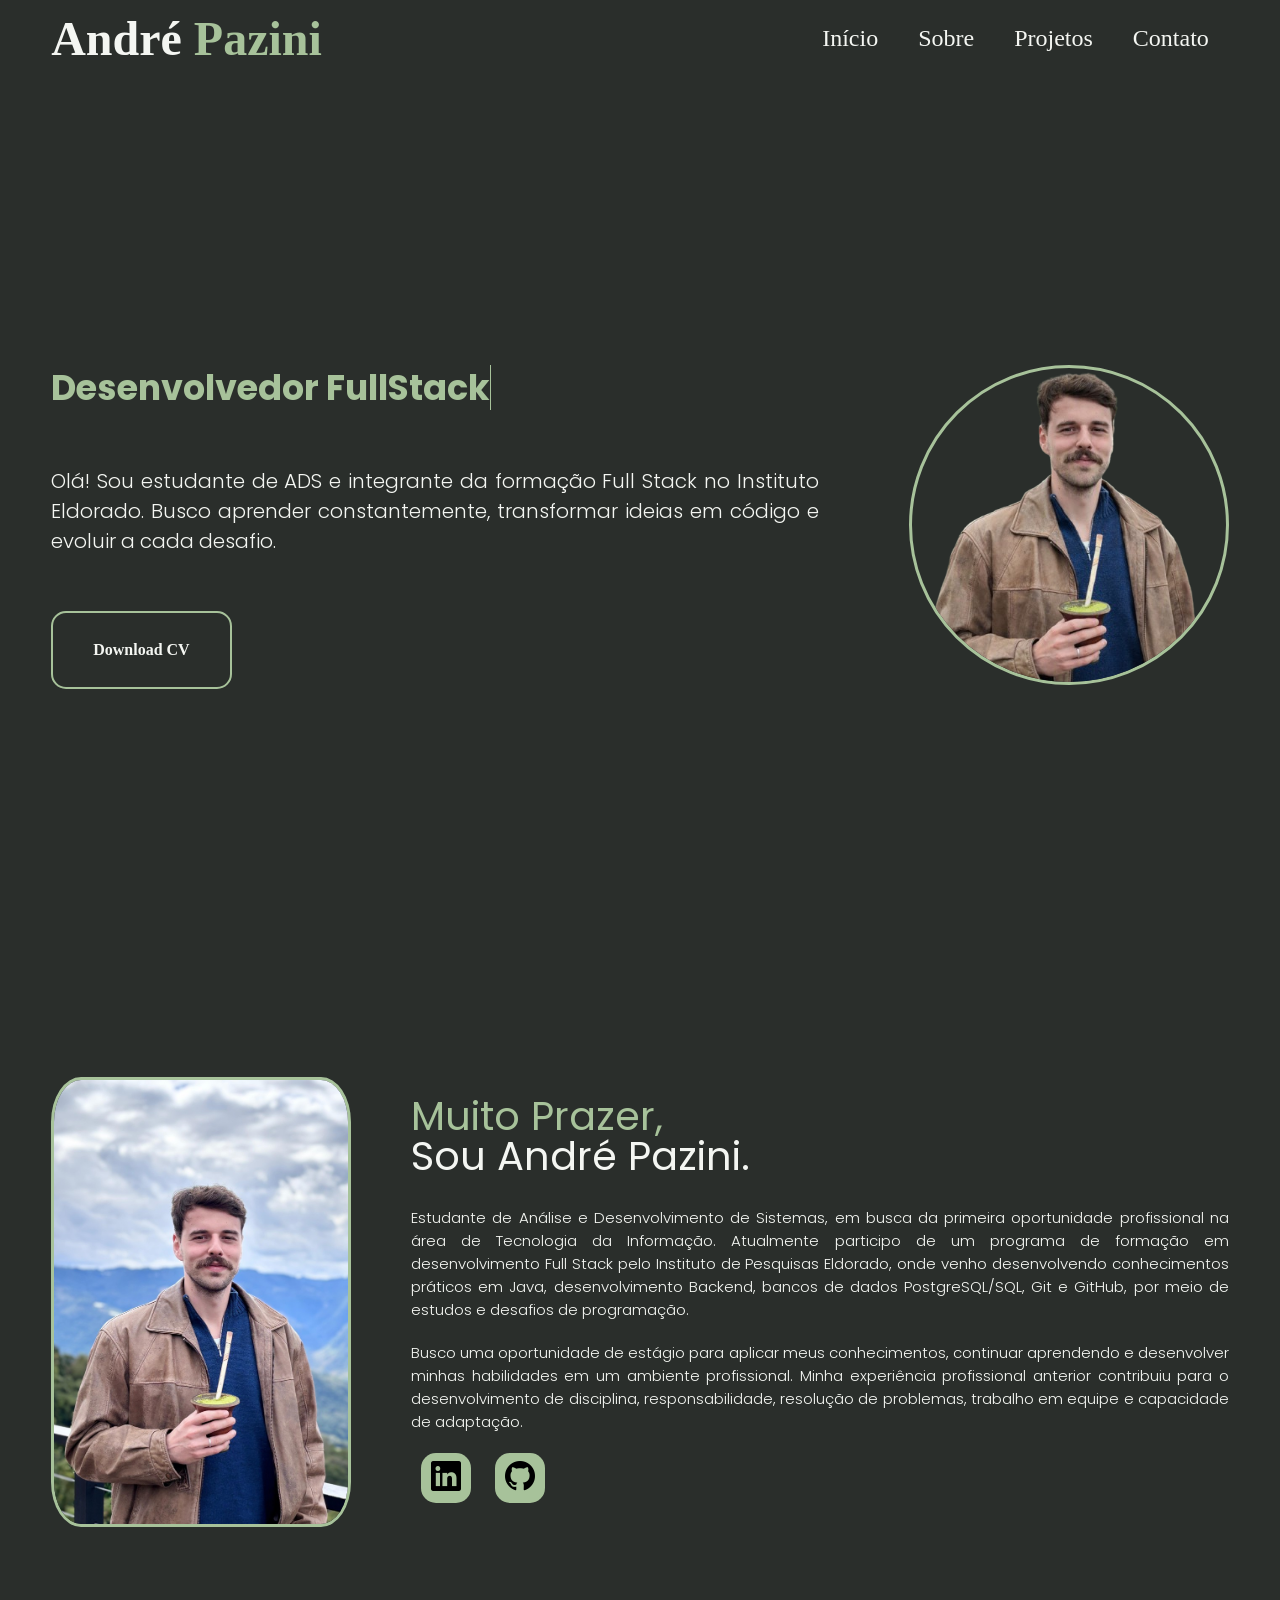
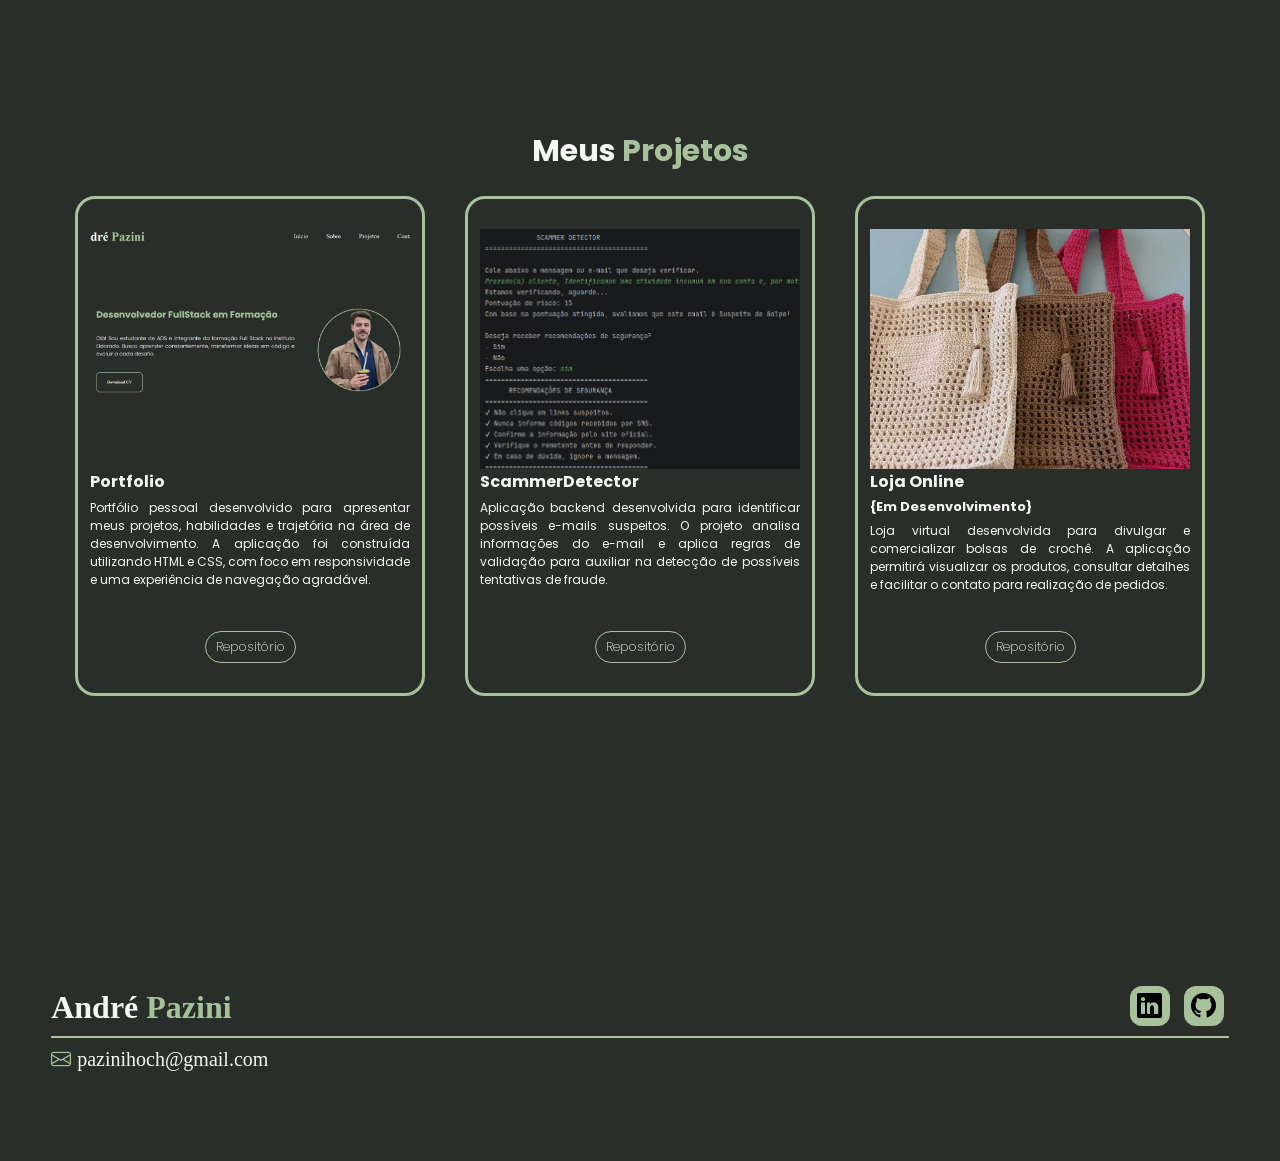
==== commit a8c18826: "refactor: efeito typewriter css -> js" ====
--- a/index.html
+++ b/index.html
@@ -34,7 +34,7 @@
                     <div class="txt-topo-site">
                         <div class="typewritter">
                             <div>
-                                <h1> Desenvolvedor FullStack em Formação</h1>
+                                <h1 id="typewriter-text"></h1>
                             </div>
                         </div>
                         <p>Olá! Sou estudante de ADS e integrante da formação Full Stack no Instituto Eldorado.
@@ -139,7 +139,7 @@
         </div>
     </footer>
 
-    <script src="script.js"></script>
+    <script src="script.js" defer></script>
 </body>
 
 </html>
--- a/style.css
+++ b/style.css
@@ -102,7 +102,6 @@
 section.topo-do-site .flex {
     justify-content: center;
     gap: 90px;
-
 }
 
 .topo-do-site .txt-topo-site h1 {
@@ -156,6 +155,23 @@
 }
 
 .topo-do-site .typewritter h1 {
+    white-space: nowrap;
+    border-right: 1px solid;
+    animation: blink 1s step-end infinite;
+}
+
+@keyframes blink {
+    50% {
+        border-color: transparent;
+    }
+}
+
+/* 
+.topo-do-site .typewritter {
+    display: flex;
+}
+
+.topo-do-site .typewritter h1 {
     overflow: hidden;
     white-space: nowrap;
     border-right: 1px solid;
@@ -179,7 +195,7 @@
     }
 }
 
-
+ */
 
 /*-----ESTILO SOBRE MIM-------*/
 .sobre-mim {
